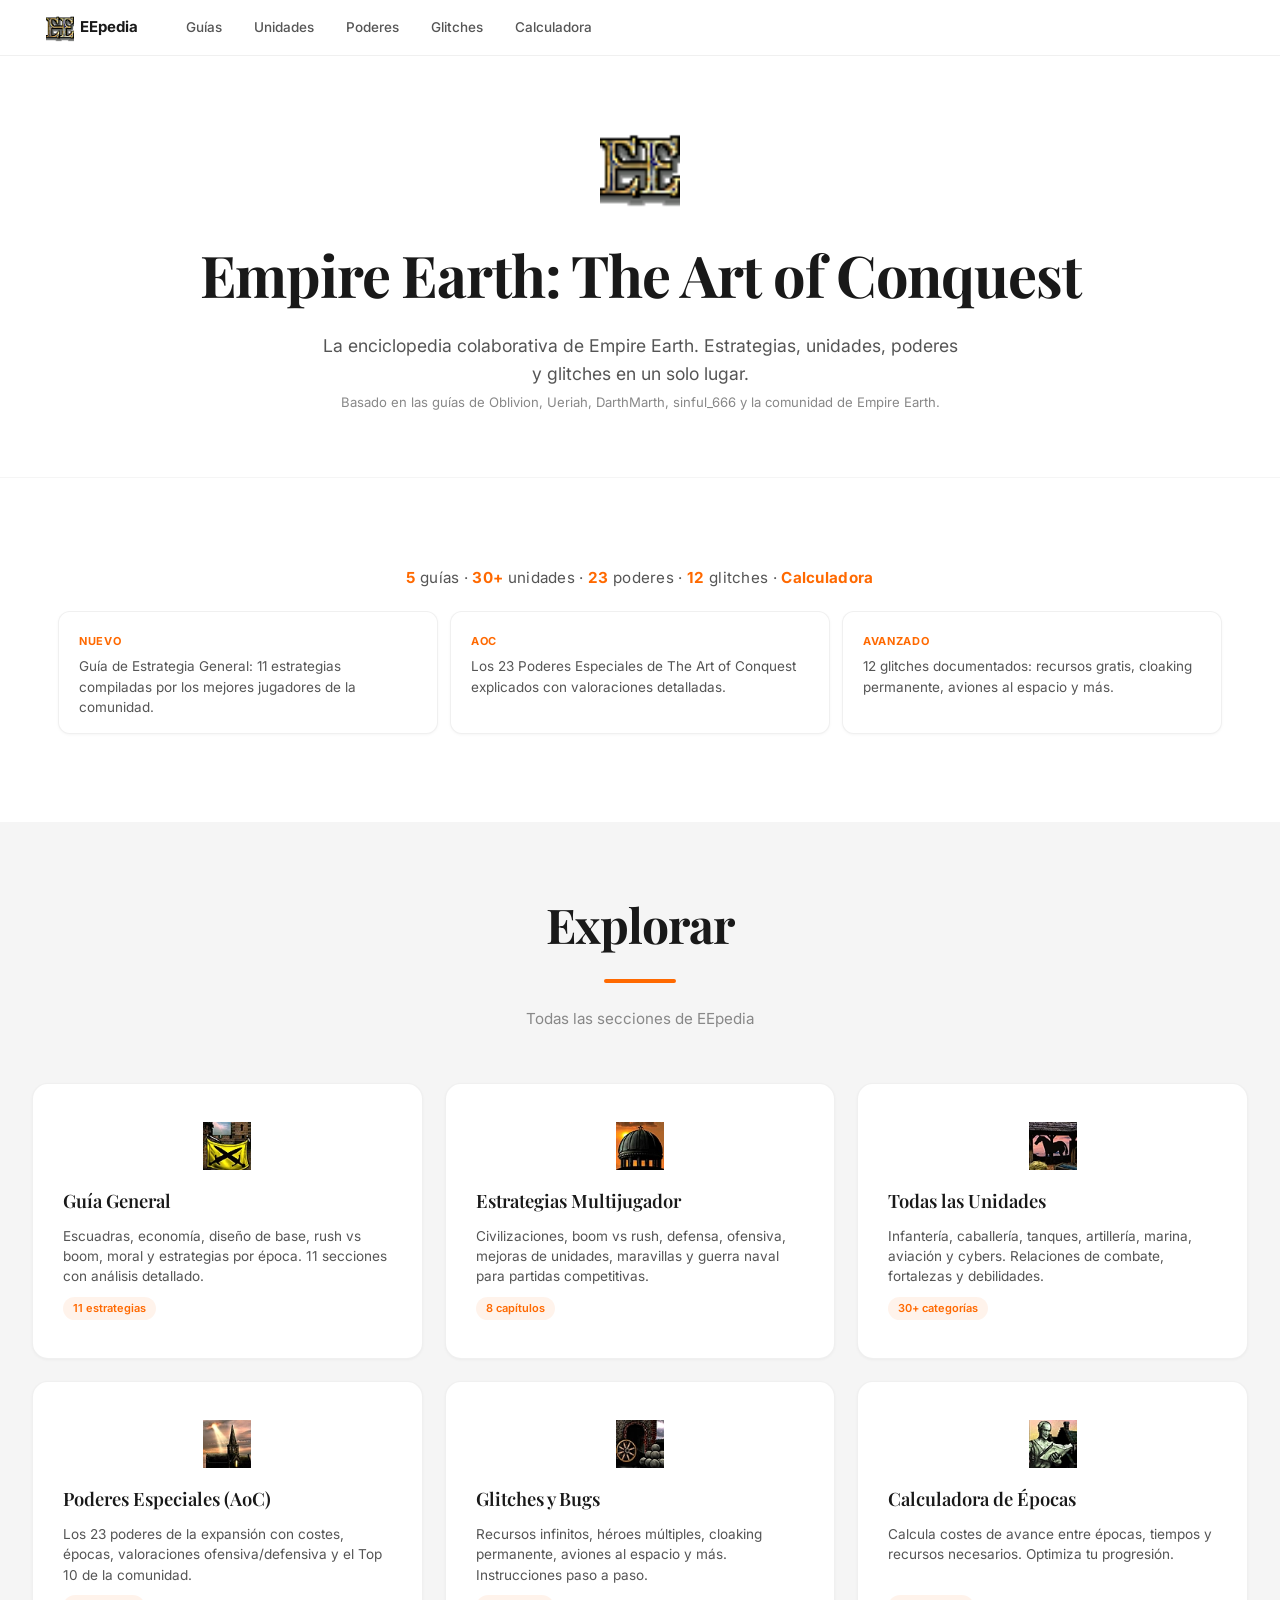
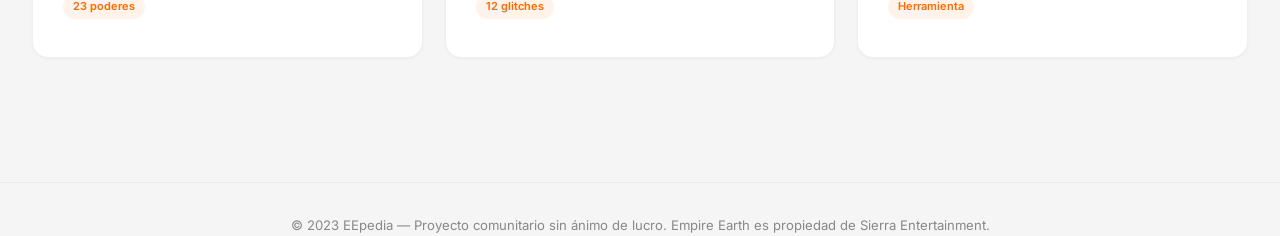
==== index.html @ 371f23b9 "Inicio" ====
<!DOCTYPE html>
<html lang="es">
<head>
  <meta charset="UTF-8">
  <meta name="viewport" content="width=device-width, initial-scale=1.0">
  <meta name="description" content="EEpedia — La enciclopedia colaborativa de Empire Earth. Guías de estrategia, unidades, poderes especiales y glitches.">
  <title>EEpedia — Guía Completa de Empire Earth</title>
  <link rel="stylesheet" href="assets/style.css">
  <link rel="preconnect" href="https://fonts.googleapis.com">
  <link rel="preconnect" href="https://fonts.gstatic.com" crossorigin>
  <link href="https://fonts.googleapis.com/css2?family=Inter:wght@400;500;600;700&family=Playfair+Display:wght@600;700&display=swap" rel="stylesheet">
</head>
<body>
  <nav>
    <a href="index.html" class="nav-brand"><img src="assets/img/empire-earth-icon.png" class="nav-logo-img" alt="">EEpedia</a>
    <a href="guides/index.html">Guías</a>
    <a href="units/index.html">Unidades</a>
    <a href="powers/index.html">Poderes</a>
    <a href="glitches/index.html">Glitches</a>
    <a href="calculator.html">Calculadora</a>
  </nav>

  <div class="hero-wrapper">
    <div class="container">
      <div class="hero">
        <img src="assets/img/empire-earth-icon.png" alt="EE" class="hero-logo">
        <h1>Empire Earth: The Art of Conquest</h1>
        <p>La enciclopedia colaborativa de Empire Earth. Estrategias, unidades, poderes y glitches en un solo lugar.</p>
        <p>Basado en las guías de Oblivion, Ueriah, DarthMarth, sinful_666 y la comunidad de Empire Earth.</p>
      </div>
    </div>
  </div>

  <div class="sections-wrapper">
    <div class="section-block">
      <div class="container">

    <div class="stats-bar">
      <span>5</span> guías · <span>30+</span> unidades · <span>23</span> poderes · <span>12</span> glitches · <span>Calculadora</span>
    </div>

    <div class="highlights-bar">
      <div class="highlight-item">
        <span class="highlight-tag">Nuevo</span>
        <p>Guía de Estrategia General: 11 estrategias compiladas por los mejores jugadores de la comunidad.</p>
      </div>
      <div class="highlight-item">
        <span class="highlight-tag">AoC</span>
        <p>Los 23 Poderes Especiales de The Art of Conquest explicados con valoraciones detalladas.</p>
      </div>
      <div class="highlight-item">
        <span class="highlight-tag">Avanzado</span>
        <p>12 glitches documentados: recursos gratis, cloaking permanente, aviones al espacio y más.</p>
      </div>
    </div>

      </div>
    </div>
    <div class="section-block">
      <div class="container">

    <div class="section-header home-main">
      <h2>Explorar</h2>
      <p>Todas las secciones de EEpedia</p>
    </div>
    <div class="cards-grid cards-grid-home">
      <a href="guides/strategy.html" class="card card-link">
        <img src="assets/img/barracks-icon.png" class="res-icon-card" alt="">
        <h2>Guía General</h2>
        <p>Escuadras, economía, diseño de base, rush vs boom, moral y estrategias por época. 11 secciones con análisis detallado.</p>
        <span class="card-tag">11 estrategias</span>
      </a>
      <a href="guides/multiplayer.html" class="card card-link">
        <img src="assets/img/capitol-icon.png" class="res-icon-card" alt="">
        <h2>Estrategias Multijugador</h2>
        <p>Civilizaciones, boom vs rush, defensa, ofensiva, mejoras de unidades, maravillas y guerra naval para partidas competitivas.</p>
        <span class="card-tag">8 capítulos</span>
      </a>
      <a href="units/index.html" class="card card-link">
        <img src="assets/img/stable-icon.png" class="res-icon-card" alt="">
        <h2>Todas las Unidades</h2>
        <p>Infantería, caballería, tanques, artillería, marina, aviación y cybers. Relaciones de combate, fortalezas y debilidades.</p>
        <span class="card-tag">30+ categorías</span>
      </a>
      <a href="powers/index.html" class="card card-link">
        <img src="assets/img/temple-icon.png" class="res-icon-card" alt="">
        <h2>Poderes Especiales (AoC)</h2>
        <p>Los 23 poderes de la expansión con costes, épocas, valoraciones ofensiva/defensiva y el Top 10 de la comunidad.</p>
        <span class="card-tag">23 poderes</span>
      </a>
      <a href="glitches/index.html" class="card card-link">
        <img src="assets/img/siege-factory-icon.png" class="res-icon-card" alt="">
        <h2>Glitches y Bugs</h2>
        <p>Recursos infinitos, héroes múltiples, cloaking permanente, aviones al espacio y más. Instrucciones paso a paso.</p>
        <span class="card-tag">12 glitches</span>
      </a>
      <a href="calculator.html" class="card card-link">
        <img src="assets/img/university-icon.png" class="res-icon-card" alt="">
        <h2>Calculadora de Épocas</h2>
        <p>Calcula costes de avance entre épocas, tiempos y recursos necesarios. Optimiza tu progresión.</p>
        <span class="card-tag">Herramienta</span>
      </a>
    </div>
  </div>
    </div>
  </div>

  <footer>
    <p>© 2023 EEpedia — Proyecto comunitario sin ánimo de lucro. Empire Earth es propiedad de Sierra Entertainment.</p>
  </footer>
</body>
</html>
---- assets/style.css ----
/* ======================================================
   Portal Empire Earth — Diseño inspirado en mi.com/es
   Minimalista, limpio, tarjetas con sombras sutiles
   ====================================================== */
:root {
  --bg-primary: #f5f5f5;
  --bg-secondary: #fff;
  --bg-card: #fff;
  --bg-card-hover: #fafafa;
  --bg-nav: rgba(255,255,255,0.92);
  --border-subtle: rgba(0,0,0,0.06);
  --border-visible: rgba(0,0,0,0.12);
  --border-muted: rgba(0,0,0,0.04);
  --fg-primary: #191919;
  --fg-secondary: #555;
  --fg-muted: #888;
  --accent: #ff6900;
  --accent-soft: rgba(255,105,0,0.08);
  --gold: #e8c45a;
  --green: #34a853;
  --red: #ea4335;
  --blue: #4285f4;
  --shadow-sm: 0 1px 3px rgba(0,0,0,0.04);
  --shadow-md: 0 2px 8px rgba(0,0,0,0.06);
  --shadow-lg: 0 4px 16px rgba(0,0,0,0.08);
  --radius-sm: 8px;
  --radius-md: 12px;
  --radius-lg: 16px;
  --max-width: 1280px;
}

*, *::before, *::after { box-sizing: border-box; margin: 0; padding: 0; }

html { scroll-behavior: smooth; }

body {
  background: var(--bg-primary);
  color: var(--fg-primary);
  font-family: 'Inter', -apple-system, BlinkMacSystemFont, 'Segoe UI', Roboto, sans-serif;
  font-size: 15px;
  line-height: 1.6;
  -webkit-font-smoothing: antialiased;
  -moz-osx-font-smoothing: grayscale;
}

h1, h2, h3 { font-family: 'Playfair Display', Georgia, serif; font-weight: 700; }
h1 { font-size: 3rem; letter-spacing: -0.02em; margin-bottom: 12px; border: none; padding: 0; }
h2 { font-size: 2rem; color: var(--fg-primary); margin: 48px 0 20px; border: none; padding: 0; }
h3 { font-size: 1.3rem; color: var(--fg-primary); margin: 36px 0 12px; padding-left: 16px; border-left: 3px solid var(--accent); }

.subtitle { color: var(--fg-muted); font-size: 1.05rem; margin-bottom: 28px; }

a { color: var(--accent); text-decoration: none; }
a:hover { text-decoration: underline; }

/* ===== Navegación ===== */
nav {
  position: sticky; top: 0; z-index: 100;
  background: var(--bg-nav); backdrop-filter: blur(12px);
  -webkit-backdrop-filter: blur(12px);
  border-bottom: 1px solid var(--border-subtle);
  padding: 0 32px; display: flex; align-items: center; gap: 4px;
  height: 56px; margin-bottom: 0;
}
nav a {
  color: var(--fg-secondary); text-decoration: none;
  font-size: 13.5px; font-weight: 500;
  padding: 6px 14px; border-radius: 6px;
  transition: all 0.15s;
}
nav a:hover { color: var(--fg-primary); background: rgba(0,0,0,0.03); }
.nav-brand { font-weight: 700; font-size: 15px; color: var(--fg-primary) !important; margin-right: 16px; }
.nav-brand:hover { background: transparent !important; }

/* ===== Layout ===== */
.container { max-width: var(--max-width); margin: 0 auto; padding: 0 32px 80px; }

/* ===== Hero ===== */
.hero-wrapper {
  width: 100%;
  background: var(--bg-card);
  padding: 72px 0 64px;
  border-bottom: 1px solid var(--border-muted);
}
.hero-wrapper .container { 
  padding-bottom: 0;
  display: flex;
  flex-direction: column;
  align-items: center;
}
.hero { 
  text-align: center; 
  padding: 0; 
  width: 100%;
  display: flex;
  flex-direction: column;
  align-items: center;
}
.hero h1 { font-size: 3.6rem; text-align: center; }
.hero p { color: var(--fg-secondary); font-size: 1.1rem; max-width: 640px; text-align: center; }
.hero p:last-of-type { font-size: 0.82rem; color: var(--fg-muted); margin-top: 4px; }
.hero-logo { height: 80px; margin-bottom: 20px; }

/* ===== Section header ===== */
.section-header {
  text-align: center; 
  padding: 0 0 28px; 
  margin: 0 0 24px;
  position: relative;
}
.section-header.home-main h2 { 
  font-size: 3rem;
  margin: 0 0 12px;
}
.section-header.home-main h2::after {
  width: 72px;
  height: 4px;
  margin: 16px auto 0;
}
.section-header h2 { 
  font-size: 2.6rem; 
  margin: 0 0 10px;
  letter-spacing: -0.02em;
  display: inline-block;
  position: relative;
}
.section-header h2::after {
  content: '';
  display: block;
  width: 56px;
  height: 3px;
  background: var(--accent);
  margin: 14px auto 0;
  border-radius: 2px;
}
.section-header p { 
  color: var(--fg-muted); 
  font-size: 0.95rem; 
  max-width: 540px;
  margin: 12px auto 0;
}

/* ===== Roadmap ===== */
.roadmap-simple { display: flex; gap: 8px; justify-content: center; margin: 0 0 48px; }
.roadmap-step {
  padding: 8px 20px; background: var(--bg-card); border: 1px solid var(--border-subtle);
  border-radius: 100px; color: var(--fg-secondary); text-decoration: none;
  font-size: 0.85rem; font-weight: 500; box-shadow: var(--shadow-sm);
  transition: box-shadow 0.2s, color 0.2s;
}
.roadmap-step:hover { box-shadow: var(--shadow-md); color: var(--fg-primary); }

/* ===== Sections wrapper (full-width backgrounds) ===== */
.sections-wrapper { overflow: hidden; }
.section-block {
  width: 100%;
  padding: 64px 0;
}
.section-block:nth-child(odd) { background: var(--bg-card); }
.section-block:nth-child(even) { background: var(--bg-primary); }
.section-block .container { padding-bottom: 0; }

/* ===== Cards Grids ===== */
.cards-grid, .strat-index {
  display: grid;
  grid-template-columns: repeat(auto-fill, minmax(280px, 1fr));
  gap: 16px;
}
.cards-grid-home {
  display: grid;
  grid-template-columns: repeat(auto-fill, minmax(340px, 1fr));
  gap: 22px;
  justify-content: center;
}
.cards-grid-home .card {
  padding: 38px 30px;
  border-radius: var(--radius-lg);
}
.cards-grid-home .card h2 {
  font-size: 1.15rem;
}
.cards-grid-home .card .res-icon-card {
  width: 48px;
  height: 48px;
}
.unit-grid {
  display: grid;
  grid-template-columns: repeat(auto-fill, minmax(260px, 1fr));
  gap: 14px; margin: 16px 0;
}
.resource-grid {
  display: grid;
  grid-template-columns: repeat(auto-fill, minmax(220px, 1fr));
  gap: 14px; margin: 16px 0;
}
.tips-grid {
  display: grid; grid-template-columns: repeat(auto-fill, minmax(300px, 1fr));
  gap: 14px; margin: 16px 0;
}

/* ===== Card (Xiaomi style) ===== */
.card {
  background: var(--bg-card); border: 1px solid var(--border-subtle);
  border-radius: var(--radius-lg); padding: 24px;
  transition: box-shadow 0.25s, transform 0.2s;
  text-decoration: none; color: inherit;
  display: flex; flex-direction: column; gap: 10px;
  box-shadow: var(--shadow-sm);
}
.card:hover {
  box-shadow: var(--shadow-lg); transform: translateY(-2px);
  text-decoration: none;
}
.card-icon { font-size: 1.5rem; }
.card h2, .card h3 { font-size: 1rem; font-weight: 600; margin: 0; border: none; }
.card p { font-size: 0.85rem; color: var(--fg-secondary); line-height: 1.5; flex-grow: 1; }
.card-tag {
  font-size: 11px; font-weight: 600; color: var(--accent);
  background: var(--accent-soft); padding: 3px 10px;
  border-radius: 100px; display: inline-block; width: fit-content;
}

/* Badges para glitches */
.badge-a {
  display: inline-flex; align-items: center; justify-content: center;
  width: 26px; height: 26px; border-radius: 50%;
  background: var(--accent); color: #fff; font-size: 0.78rem; font-weight: 700;
}
.badge-tag {
  display: inline-block; font-size: 10px; font-weight: 600; text-transform: uppercase;
  letter-spacing: 0.06em; padding: 2px 9px; border-radius: 100px;
  background: rgba(110,127,138,0.12); color: #6e7f8a;
}
.badge-aoc {
  display: inline-block; font-size: 9px; font-weight: 700; text-transform: uppercase;
  letter-spacing: 0.08em; padding: 2px 7px; border-radius: 100px;
  background: rgba(212,168,75,0.15); color: #c5a059;
}

/* ===== Unit card ===== */
.unit-card {
  background: var(--bg-card); border: 1px solid var(--border-subtle);
  border-radius: var(--radius-md); padding: 18px 20px;
  transition: box-shadow 0.2s; display: flex; gap: 14px; align-items: flex-start;
  box-shadow: var(--shadow-sm);
}
.unit-card:hover { box-shadow: var(--shadow-md); }
.unit-icon-wrap {
  flex-shrink: 0; width: 42px; height: 42px;
  background: var(--accent-soft); border-radius: var(--radius-sm);
  display: flex; align-items: center; justify-content: center;
  overflow: hidden;
}
.unit-icon-wrap img { width: 100%; height: 100%; object-fit: cover; }
.unit-icon { width: 24px; height: 24px; }
.unit-portrait {
  flex-shrink: 0; width: 56px; height: 56px;
  border-radius: var(--radius-sm); object-fit: cover;
  border: 1px solid var(--border-subtle);
}
.nav-logo-img { height: 28px; vertical-align: middle; margin-right: 6px; }
.unit-body { flex: 1; }
.unit-body h4 { font-size: 0.88rem; color: var(--fg-primary); margin: 0 0 6px; border: none; padding: 0; }
.unit-body p { font-size: 0.78rem; color: var(--fg-muted); line-height: 1.5; margin: 0; }

/* ===== Resource card ===== */
.resource-card {
  background: var(--bg-card); border: 1px solid var(--border-subtle);
  border-radius: var(--radius-md); padding: 20px 18px; text-align: center;
  transition: box-shadow 0.2s; box-shadow: var(--shadow-sm);
  display: flex; flex-direction: column; align-items: center; gap: 6px;
}
.resource-card:hover { box-shadow: var(--shadow-md); }
.resource-card .unit-icon-wrap { margin: 0 auto 4px; }
.resource-card h4 { font-size: 0.88rem; color: var(--fg-primary); margin: 0; border: none; padding: 0; }
.resource-card p { font-size: 0.75rem; color: var(--fg-muted); margin: 0; }
.resource-card.res-food { border-color: rgba(107,140,66,0.25); background: linear-gradient(135deg, #f5faf5, #fff 60%); }
.resource-card.res-wood { border-color: rgba(139,105,20,0.2); background: linear-gradient(135deg, #faf7f0, #fff 60%); }
.resource-card.res-stone { border-color: rgba(122,122,122,0.2); background: linear-gradient(135deg, #f5f5f5, #fff 60%); }
.resource-card.res-gold { border-color: rgba(212,168,75,0.25); background: linear-gradient(135deg, #fdf9f0, #fff 60%); }
.resource-card.res-iron { border-color: rgba(110,127,138,0.2); background: linear-gradient(135deg, #f4f7f9, #fff 60%); }

/* ===== Strat card ===== */
.strat-card {
  background: var(--bg-card); border: 1px solid var(--border-subtle);
  border-radius: var(--radius-md); padding: 20px;
  transition: box-shadow 0.2s; box-shadow: var(--shadow-sm);
}
.strat-card:hover { box-shadow: var(--shadow-md); text-decoration: none; }
.strat-header { display: flex; justify-content: space-between; align-items: flex-start; margin-bottom: 8px; }
.strat-num { font-size: 0.72rem; color: var(--fg-muted); font-weight: 500; }
.strat-card h3 { font-size: 0.95rem; margin: 0 0 6px; border: none; padding: 0; }
.strat-meta { font-size: 0.75rem; color: var(--fg-muted); display: flex; gap: 10px; margin-bottom: 6px; }
.strat-card p { font-size: 0.82rem; color: var(--fg-secondary); line-height: 1.5; margin: 0; }

/* ===== Tablas ===== */
table { width: 100%; border-collapse: collapse; margin: 16px 0; font-size: 0.85rem; }
table th {
  text-align: left; padding: 10px 14px;
  font-size: 0.72rem; font-weight: 700; text-transform: uppercase;
  letter-spacing: 0.04em; color: var(--fg-muted);
  border-bottom: 1px solid var(--border-visible);
}
table td { padding: 10px 14px; border-bottom: 1px solid var(--border-subtle); color: var(--fg-secondary); }
table tr:hover td { background: rgba(0,0,0,0.015); }

/* Contadores */
.counter-table { font-size: 0.86rem; }
.counter-table .col-strong { color: #34a853; }
.counter-table .col-weak { color: #ea4335; }
.c-shock   td, td.c-shock   { background: rgba(211,47,47,0.07); } 
.c-spear   td, td.c-spear   { background: rgba(25,118,210,0.07); } 
.c-archer  td, td.c-archer  { background: rgba(56,142,60,0.07); } 
.c-gun     td, td.c-gun     { background: rgba(123,31,162,0.07); } 
.c-cav     td, td.c-cav     { background: rgba(230,81,0,0.07); } 
.c-tank    td, td.c-tank    { background: rgba(0,131,143,0.07); } 
.c-mg      td, td.c-mg      { background: rgba(173,20,87,0.07); } 
.c-arti    td, td.c-arti    { background: rgba(121,85,72,0.07); } 
.c-frig    td, td.c-frig    { background: rgba(2,119,189,0.07); } 
.c-bs      td, td.c-bs      { background: rgba(48,63,159,0.07); } 
.c-fighter td, td.c-fighter { background: rgba(104,159,56,0.07); } 
.c-bomber  td, td.c-bomber  { background: rgba(230,74,25,0.07); } 

/* ===== Cost bar chart ===== */
.cost-chart { margin: 16px 0; }
.cost-row { margin-bottom: 10px; }
.cost-row-label { font-size: 0.8rem; color: var(--fg-secondary); margin-bottom: 4px; display: flex; justify-content: space-between; }
.cost-row-label span { color: var(--fg-primary); font-weight: 500; }
.cost-bar-bg { height: 20px; background: #eee; border-radius: 4px; overflow: hidden; display: flex; }
.cost-bar-seg { height: 100%; }
.cost-food { background: #6b8c42; }  .cost-wood { background: #8b6914; }
.cost-stone { background: #7a7a7a; } .cost-gold { background: #d4a84b; }
.cost-iron { background: #6e7f8a; }

/* ===== Dual card ===== */
.dual-card {
  display: grid; grid-template-columns: 1fr 1fr; gap: 14px; margin: 16px 0;
}
.dual-card .side {
  background: var(--bg-card); border: 1px solid var(--border-subtle);
  border-radius: var(--radius-md); padding: 24px;
  box-shadow: var(--shadow-sm);
}
.dual-card .side h4 { font-size: 0.95rem; color: var(--fg-primary); margin-bottom: 8px; border: none; padding: 0; }
.dual-card .side p { font-size: 0.85rem; color: var(--fg-muted); line-height: 1.6; margin-bottom: 8px; }

/* ===== Phase timeline ===== */
.phase-timeline {
  display: flex; gap: 12px; margin: 20px 0; overflow-x: auto;
  scrollbar-width: none;
}
.phase-timeline::-webkit-scrollbar { display: none; }
.phase-step {
  flex: 1; min-width: 160px;
  background: var(--bg-card); border: 1px solid var(--border-subtle);
  border-radius: var(--radius-md); padding: 20px 18px;
  box-shadow: var(--shadow-sm);
}
.phase-num {
  width: 30px; height: 30px; border-radius: 50%;
  background: var(--accent-soft); color: var(--accent);
  display: flex; align-items: center; justify-content: center;
  font-size: 0.78rem; font-weight: 700; margin-bottom: 10px;
}
.phase-step h4 { font-size: 0.88rem; color: var(--fg-primary); margin: 0 0 6px; border: none; padding: 0; }
.phase-step p { font-size: 0.78rem; color: var(--fg-muted); line-height: 1.5; margin: 0; }

/* ===== Iconos en summary (units page) ===== */
.sum-icon {
  display: inline-flex; vertical-align: middle;
  width: 30px; height: 30px; margin-right: 10px;
  background: var(--accent-soft); border-radius: 6px;
  align-items: center; justify-content: center;
}
.sum-icon svg { width: 18px; height: 18px; }

/* ===== Morale bars ===== */
.morale-bars { margin: 16px 0; }
.morale-row { display: flex; align-items: center; gap: 12px; margin-bottom: 8px; font-size: 0.85rem; }
.morale-label { width: 140px; color: var(--fg-secondary); font-weight: 500; }
.morale-value { color: var(--fg-primary); font-weight: 600; width: 80px; }
.morale-bar-bg { flex: 1; height: 8px; background: #e0e0e0; border-radius: 4px; overflow: hidden; }
.morale-bar-fill { height: 100%; border-radius: 4px; background: linear-gradient(90deg, var(--accent), var(--gold)); }

/* ===== Settlement diagram ===== */
.settlement-diagram { display: grid; grid-template-columns: 1fr 1fr; gap: 14px; margin: 16px 0; }
.settlement-box {
  background: var(--bg-card); border: 1px solid var(--border-subtle);
  border-radius: var(--radius-md); padding: 24px; text-align: center;
  box-shadow: var(--shadow-sm);
}
.settlement-box h4 { font-size: 0.9rem; color: var(--fg-primary); margin-bottom: 10px; border: none; padding: 0; }
.settlement-result { font-size: 1.1rem; font-weight: 700; color: var(--accent); margin-top: 8px; }
.settlement-box p { font-size: 0.78rem; color: var(--fg-muted); line-height: 1.5; }

/* ===== Tip card ===== */
.tip-card {
  background: var(--bg-card); border: 1px solid rgba(234,67,53,0.12);
  border-radius: var(--radius-md); padding: 18px 20px;
  box-shadow: var(--shadow-sm);
}
.tip-card h4 { font-size: 0.85rem; color: #ea4335; margin: 0 0 6px; border: none; padding: 0; }
.tip-card p { font-size: 0.78rem; color: var(--fg-secondary); line-height: 1.5; margin: 0; }

/* ===== Resource icons in content ===== */
.res-icon-svg { display: inline-block; width: 14px; height: 14px; vertical-align: middle; margin: 0 2px; }
.res-icon-svg svg { width: 100%; height: 100%; }
.res-cost { display: flex; gap: 6px; flex-wrap: wrap; align-items: center; margin-top: 8px; }
.res-cost-item { display: flex; align-items: center; gap: 3px; font-size: 0.7rem; font-weight: 600; color: var(--fg-secondary); }
.res-img { width: 18px; height: 18px; vertical-align: middle; object-fit: contain; }

/* ===== Stats bar ===== */
.stats-bar {
  text-align: center;
  padding: 24px 0 20px;
  font-size: 0.95rem;
  color: var(--fg-secondary);
  letter-spacing: 0.02em;
  width: 100%;
}
.stats-bar span {
  color: var(--accent);
  font-weight: 700;
}

/* ===== Highlights bar (homepage) ===== */
.highlights-bar {
  display: flex; gap: 12px; margin-bottom: 20px;
  overflow-x: auto; padding-bottom: 4px; scrollbar-width: none;
  justify-content: center;
}
.highlights-bar::-webkit-scrollbar { display: none; }
.highlight-item {
  flex: 0 0 auto; min-width: 280px; max-width: 380px;
  background: var(--bg-card); border: 1px solid var(--border-subtle);
  border-radius: var(--radius-md); padding: 16px 20px;
  box-shadow: var(--shadow-sm); cursor: default;
  transition: box-shadow 0.2s;
}
.highlight-item:hover { box-shadow: var(--shadow-md); }
.highlight-tag {
  display: inline-block; font-size: 11px; font-weight: 700;
  text-transform: uppercase; letter-spacing: 0.06em;
  color: var(--accent); margin-bottom: 6px;
}
.highlight-item p { font-size: 13.5px; color: var(--fg-secondary); line-height: 1.5; }

/* ===== Details (collapsible sections) ===== */
details {
  background: var(--bg-card); border: 1px solid var(--border-subtle);
  border-radius: var(--radius-md); margin-bottom: 10px;
  padding: 16px 20px; box-shadow: var(--shadow-sm);
  transition: box-shadow 0.2s;
}
details:hover { box-shadow: var(--shadow-md); }
details summary { cursor: pointer; font-weight: 600; color: var(--fg-primary); font-size: 0.95rem; }
details summary h2 { border: none; padding: 0; margin: 0; font-size: 0.95rem; display: inline; }
details[open] summary { margin-bottom: 12px; }

/* ===== Section ===== */
.section {
  background: var(--bg-card); border: 1px solid var(--border-subtle);
  border-radius: var(--radius-md); padding: 16px 20px;
  margin-bottom: 10px; box-shadow: var(--shadow-sm);
}

/* ===== Epoch table ===== */
.epoch-table th { padding: 10px 14px; font-size: 0.72rem; font-weight: 700; text-transform: uppercase; }
.epoch-table td { padding: 10px 14px; }

/* ===== Footer ===== */
footer {
  margin-top: 60px; padding-top: 32px; border-top: 1px solid var(--border-muted);
  text-align: center;
}
footer p { color: var(--fg-muted); font-size: 0.82rem; }

.hero-logo { height: 80px; margin-bottom: 20px; }
.res-icon-card { width: 36px; height: 36px; margin: 0 auto 6px; object-fit: contain; }
.sum-icon-img { width: 44px; height: 44px; object-fit: contain; vertical-align: middle; margin-right: 10px; }

/* ===== Responsive ===== */
@media (max-width: 768px) {
  .container { padding: 0 16px 60px; }
  .hero { padding: 40px 0 24px; }
  .hero h1 { font-size: 1.8rem; }
  .hero-logo { height: 56px; }
  .section-header h2 { font-size: 1.6rem; }
  .dual-card { grid-template-columns: 1fr; }
  .cards-grid, .strat-index, .unit-grid { grid-template-columns: 1fr; }
  .resource-grid { grid-template-columns: repeat(2, 1fr); }
  .settlement-diagram { grid-template-columns: 1fr; }
  nav { padding: 0 16px; overflow-x: auto; }
  nav a { font-size: 12.5px; padding: 5px 8px; white-space: nowrap; }
  .phase-timeline { flex-direction: column; }
  .roadmap-simple { flex-wrap: wrap; }
}
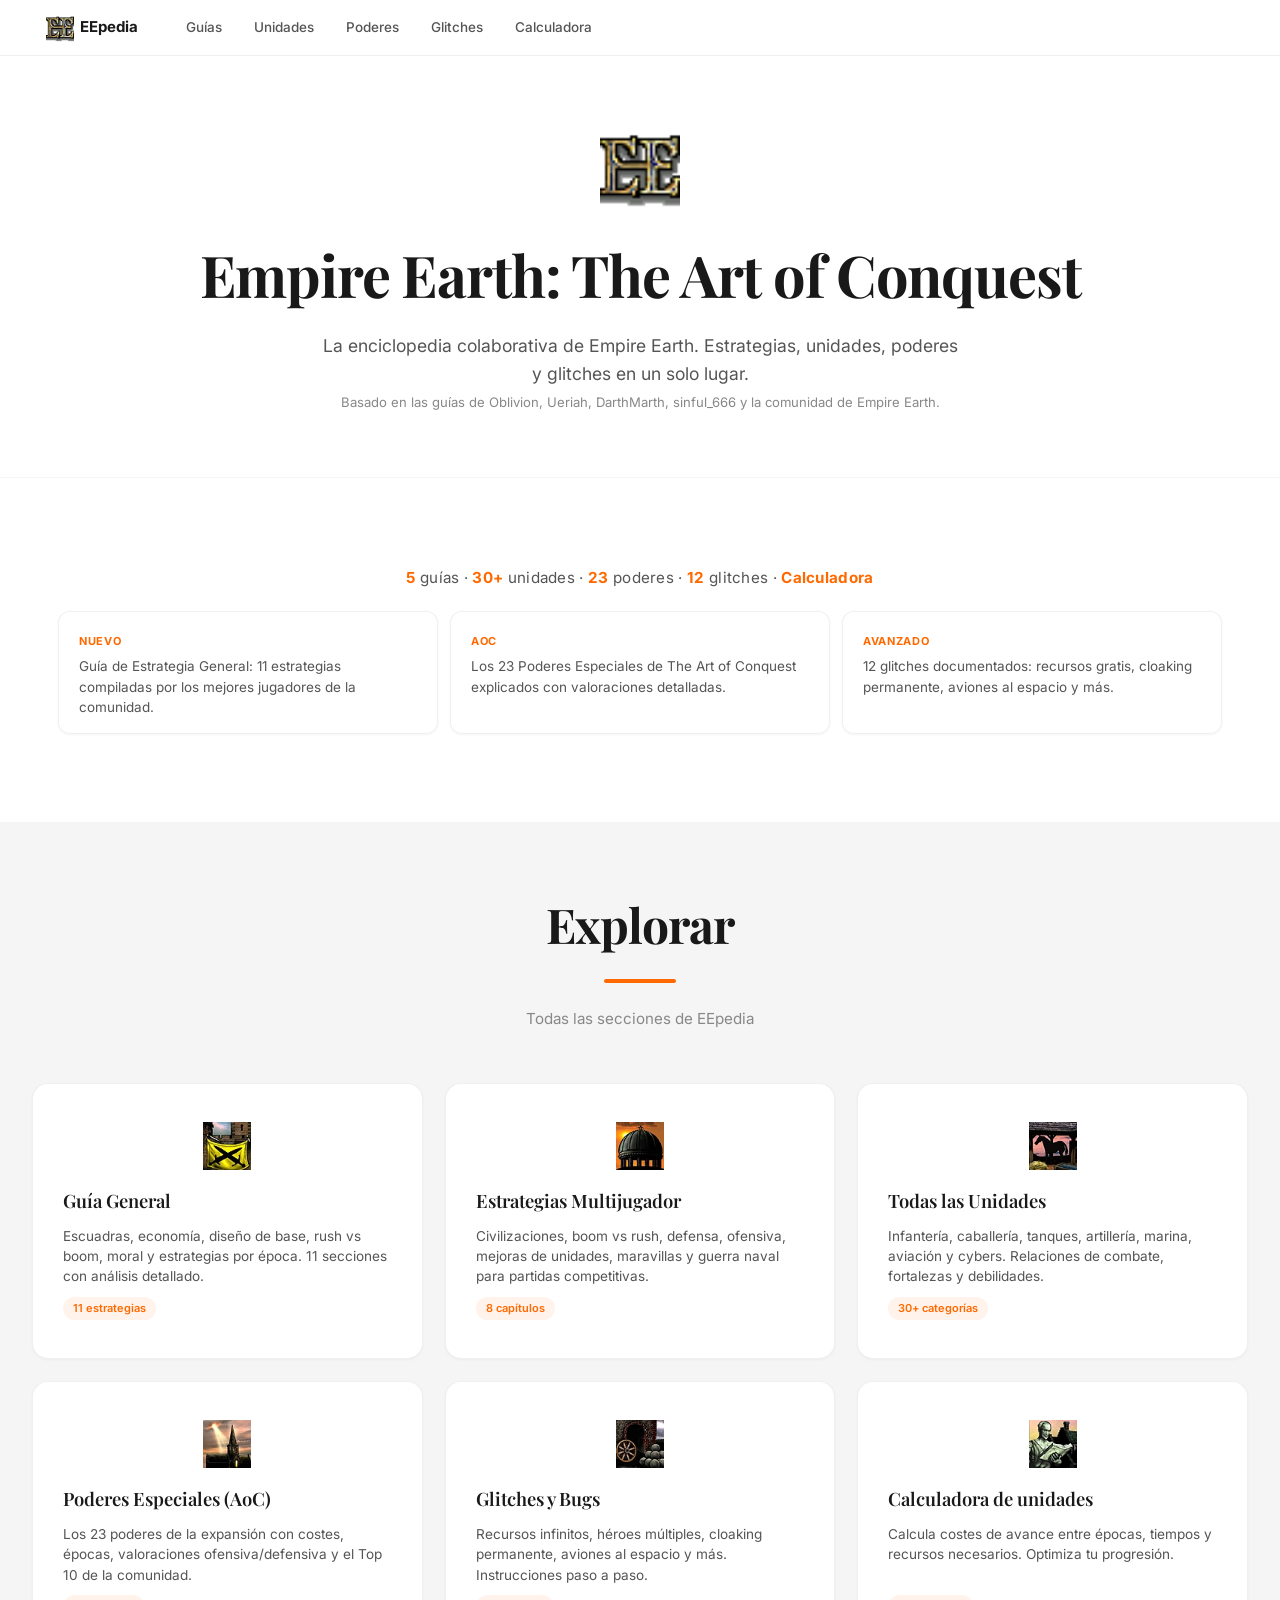
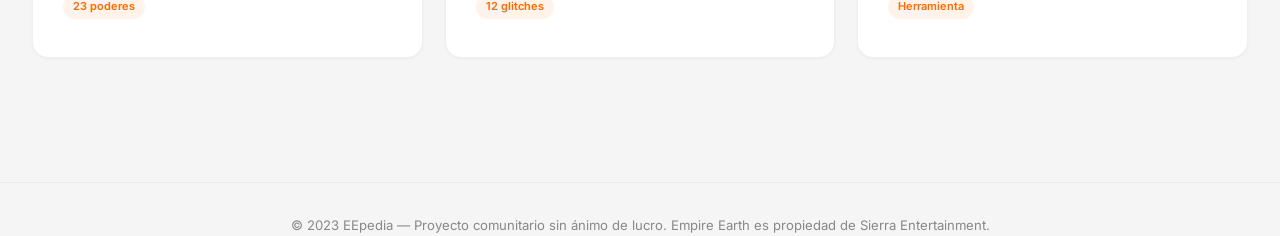
==== commit e483700d: "title change" ====
--- a/index.html
+++ b/index.html
@@ -96,7 +96,7 @@
       </a>
       <a href="calculator.html" class="card card-link">
         <img src="assets/img/university-icon.png" class="res-icon-card" alt="">
-        <h2>Calculadora de Épocas</h2>
+        <h2>Calculadora de unidades</h2>
         <p>Calcula costes de avance entre épocas, tiempos y recursos necesarios. Optimiza tu progresión.</p>
         <span class="card-tag">Herramienta</span>
       </a>
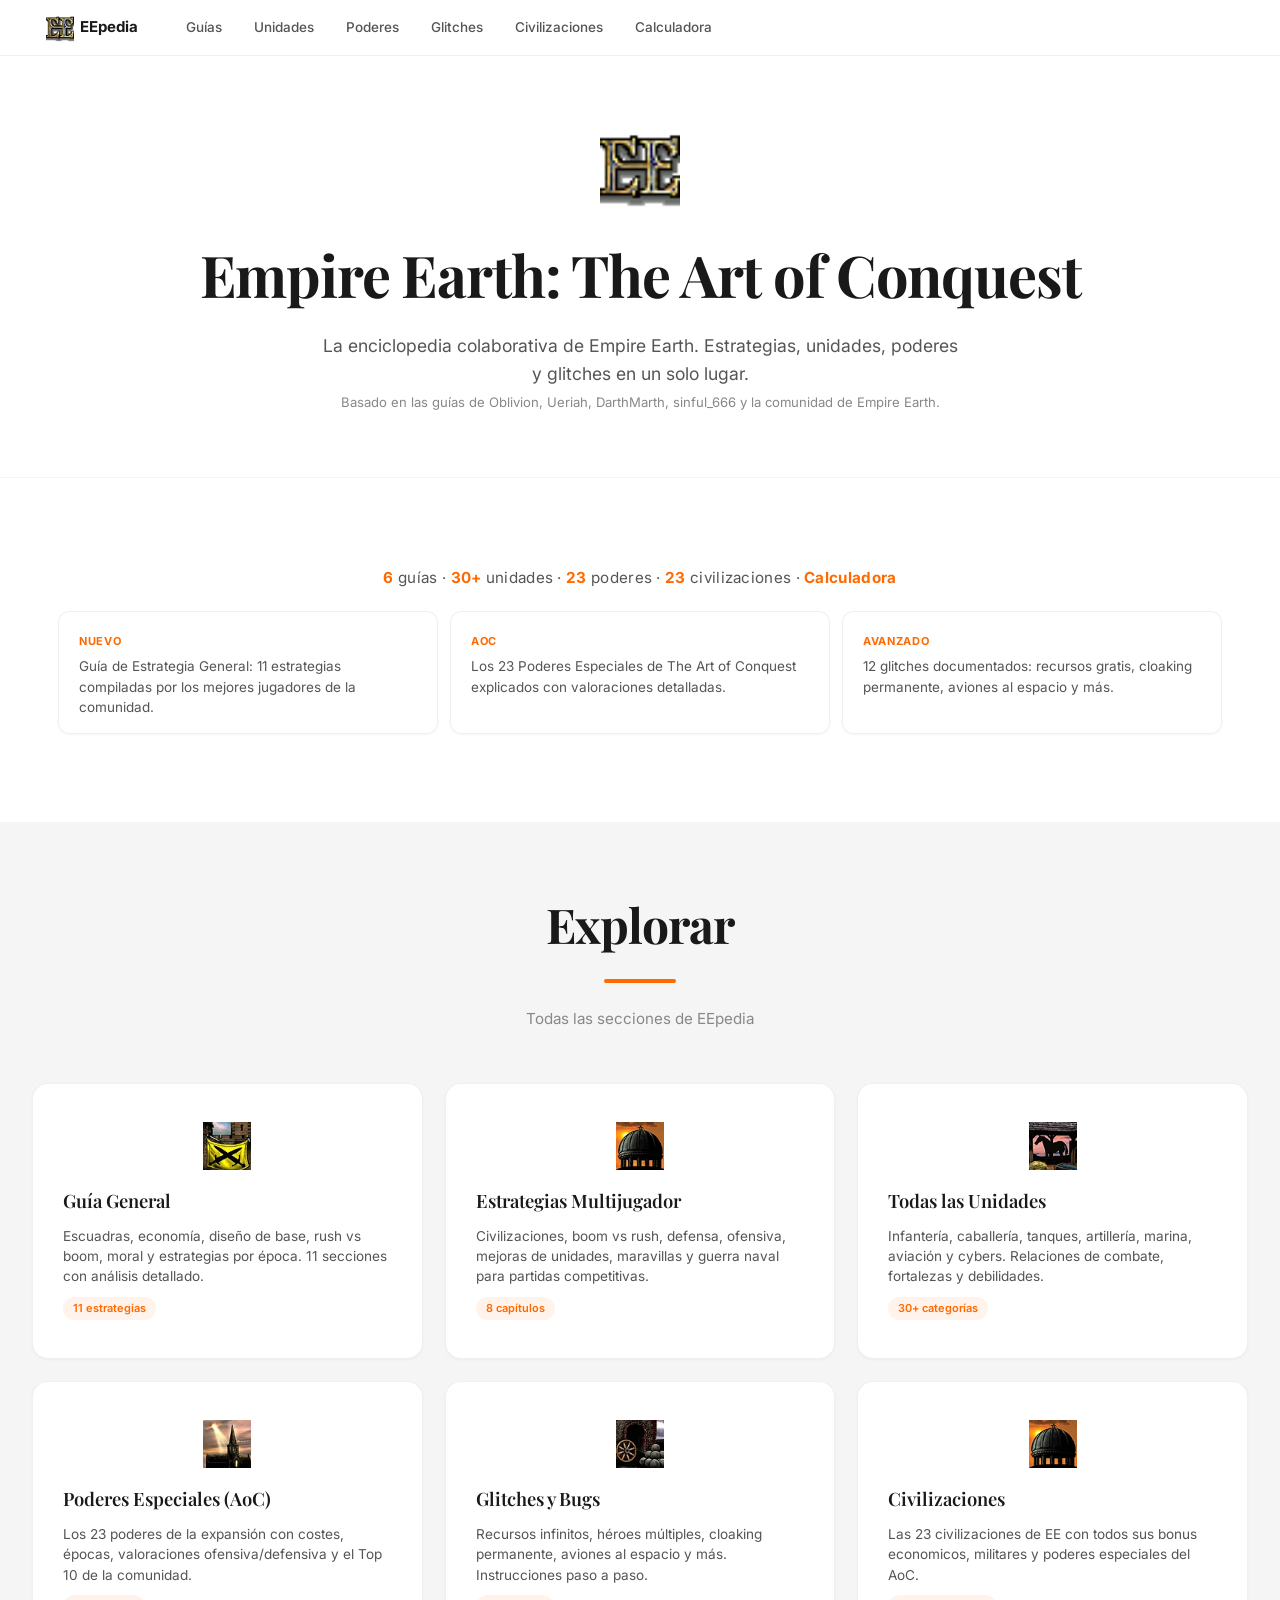
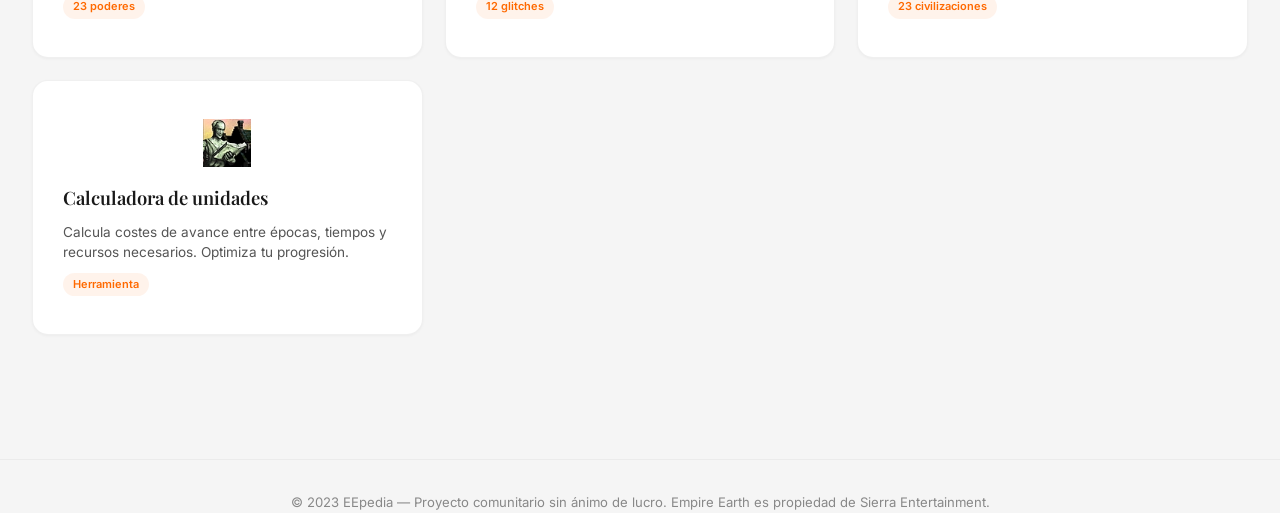
==== commit 59f1f02c: "subir" ====
--- a/index.html
+++ b/index.html
@@ -17,6 +17,7 @@
     <a href="units/index.html">Unidades</a>
     <a href="powers/index.html">Poderes</a>
     <a href="glitches/index.html">Glitches</a>
+    <a href="civilizations.html">Civilizaciones</a>
     <a href="calculator.html">Calculadora</a>
   </nav>
 
@@ -36,7 +37,7 @@
       <div class="container">
 
     <div class="stats-bar">
-      <span>5</span> guías · <span>30+</span> unidades · <span>23</span> poderes · <span>12</span> glitches · <span>Calculadora</span>
+      <span>6</span> guías · <span>30+</span> unidades · <span>23</span> poderes · <span>23</span> civilizaciones · <span>Calculadora</span>
     </div>
 
     <div class="highlights-bar">
@@ -94,6 +95,12 @@
         <p>Recursos infinitos, héroes múltiples, cloaking permanente, aviones al espacio y más. Instrucciones paso a paso.</p>
         <span class="card-tag">12 glitches</span>
       </a>
+      <a href="civilizations.html" class="card card-link">
+        <img src="assets/img/capitol-icon.png" class="res-icon-card" alt="">
+        <h2>Civilizaciones</h2>
+        <p>Las 23 civilizaciones de EE con todos sus bonus economicos, militares y poderes especiales del AoC.</p>
+        <span class="card-tag">23 civilizaciones</span>
+      </a>
       <a href="calculator.html" class="card card-link">
         <img src="assets/img/university-icon.png" class="res-icon-card" alt="">
         <h2>Calculadora de unidades</h2>
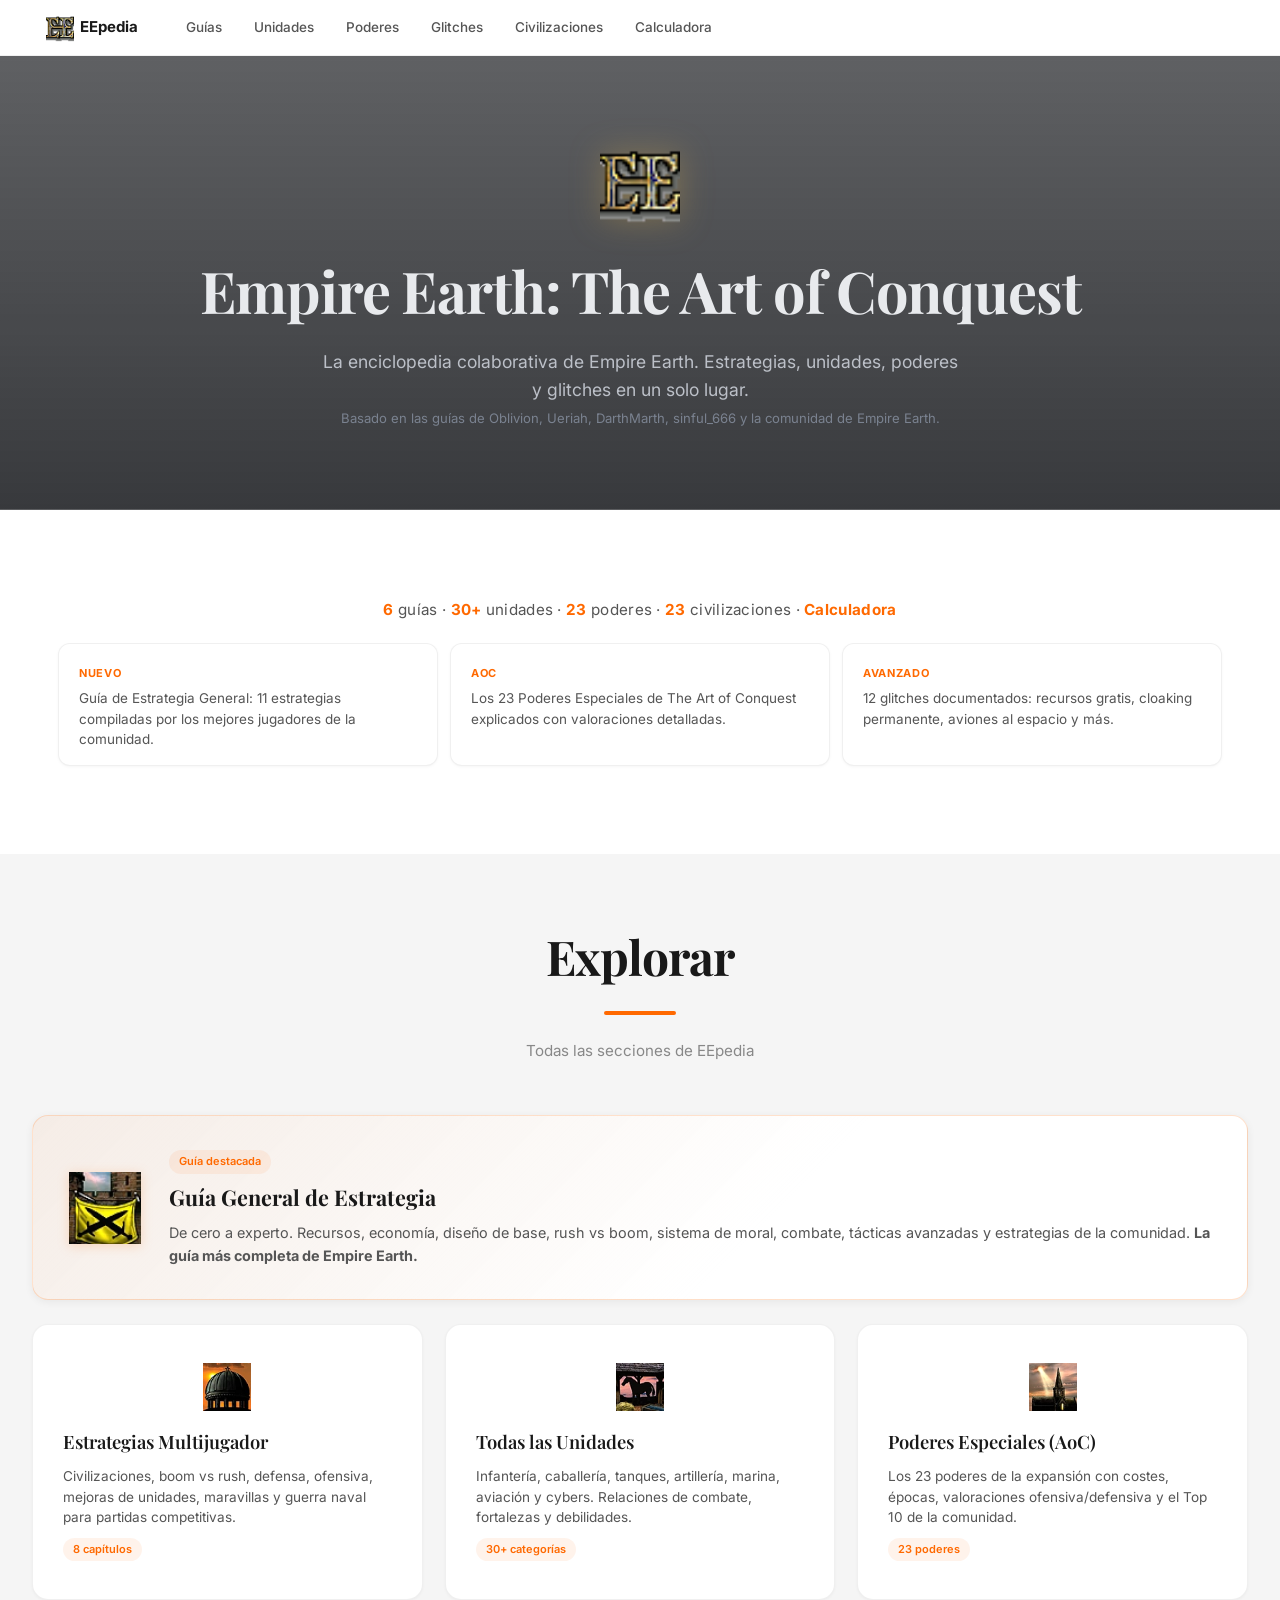
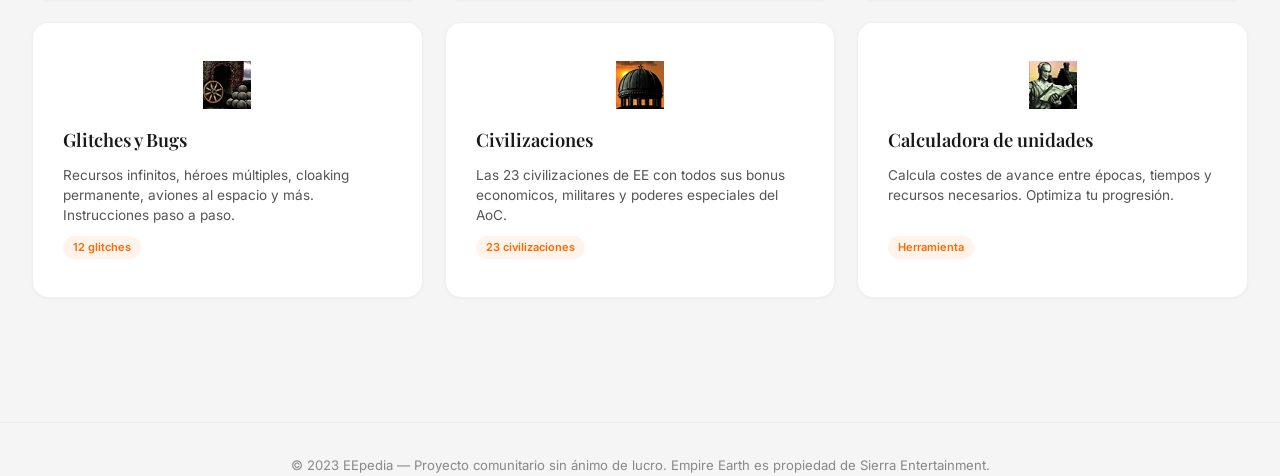
==== commit 37550c31: "up" ====
--- a/index.html
+++ b/index.html
@@ -64,13 +64,17 @@
       <h2>Explorar</h2>
       <p>Todas las secciones de EEpedia</p>
     </div>
+
+    <a href="guides/strategy.html" class="featured-card">
+      <img src="assets/img/barracks-icon.png" class="featured-icon" alt="">
+      <div class="featured-body">
+        <span class="card-tag" style="margin-bottom:6px;display:inline-block">Guía destacada</span>
+        <h2>Guía General de Estrategia</h2>
+        <p>De cero a experto. Recursos, economía, diseño de base, rush vs boom, sistema de moral, combate, tácticas avanzadas y estrategias de la comunidad. <strong>La guía más completa de Empire Earth.</strong></p>
+      </div>
+    </a>
+
     <div class="cards-grid cards-grid-home">
-      <a href="guides/strategy.html" class="card card-link">
-        <img src="assets/img/barracks-icon.png" class="res-icon-card" alt="">
-        <h2>Guía General</h2>
-        <p>Escuadras, economía, diseño de base, rush vs boom, moral y estrategias por época. 11 secciones con análisis detallado.</p>
-        <span class="card-tag">11 estrategias</span>
-      </a>
       <a href="guides/multiplayer.html" class="card card-link">
         <img src="assets/img/capitol-icon.png" class="res-icon-card" alt="">
         <h2>Estrategias Multijugador</h2>
--- a/assets/style.css
+++ b/assets/style.css
@@ -78,8 +78,8 @@
 /* ===== Hero ===== */
 .hero-wrapper {
   width: 100%;
-  background: var(--bg-card);
-  padding: 72px 0 64px;
+  background: linear-gradient(rgba(14,16,20,0.65), rgba(14,16,20,0.82)), url('img/hero-bg.png') center/cover no-repeat;
+  padding: 88px 0 80px;
   border-bottom: 1px solid var(--border-muted);
 }
 .hero-wrapper .container { 
@@ -96,10 +96,58 @@
   flex-direction: column;
   align-items: center;
 }
-.hero h1 { font-size: 3.6rem; text-align: center; }
-.hero p { color: var(--fg-secondary); font-size: 1.1rem; max-width: 640px; text-align: center; }
-.hero p:last-of-type { font-size: 0.82rem; color: var(--fg-muted); margin-top: 4px; }
-.hero-logo { height: 80px; margin-bottom: 20px; }
+.hero h1 { font-size: 3.6rem; text-align: center; color: #e8eaed; }
+.hero p { color: #bcc0c8; font-size: 1.1rem; max-width: 640px; text-align: center; }
+.hero p:last-of-type { font-size: 0.82rem; color: #7a8290; margin-top: 4px; }
+.hero-logo { height: 80px; margin-bottom: 20px; filter: drop-shadow(0 0 16px rgba(212,168,75,0.35)); }
+
+/* ===== Featured card (homepage) ===== */
+.featured-card {
+  display: flex;
+  align-items: center;
+  gap: 28px;
+  background: linear-gradient(135deg, rgba(255,105,0,0.06) 0%, var(--bg-card) 60%);
+  border: 1px solid rgba(255,105,0,0.2);
+  border-radius: var(--radius-lg);
+  padding: 32px 36px;
+  text-decoration: none;
+  color: inherit;
+  box-shadow: var(--shadow-md);
+  transition: box-shadow 0.25s, transform 0.2s, border-color 0.2s;
+  margin-bottom: 24px;
+}
+.featured-card:hover {
+  box-shadow: var(--shadow-lg);
+  transform: translateY(-2px);
+  border-color: var(--accent);
+  text-decoration: none;
+}
+.featured-icon {
+  width: 72px;
+  height: 72px;
+  object-fit: contain;
+  flex-shrink: 0;
+  filter: drop-shadow(0 2px 6px rgba(255,105,0,0.2));
+}
+.featured-body { flex: 1; }
+.featured-body h2 {
+  font-size: 1.35rem;
+  margin: 0 0 8px;
+  color: var(--fg-primary);
+  border: none;
+  padding: 0;
+}
+.featured-body p {
+  font-size: 0.9rem;
+  color: var(--fg-secondary);
+  line-height: 1.55;
+  margin: 0;
+}
+@media (max-width: 768px) {
+  .featured-card { flex-direction: column; text-align: center; padding: 24px 20px; }
+  .featured-icon { width: 56px; height: 56px; }
+  .featured-body h2 { font-size: 1.15rem; }
+}
 
 /* ===== Section header ===== */
 .section-header {
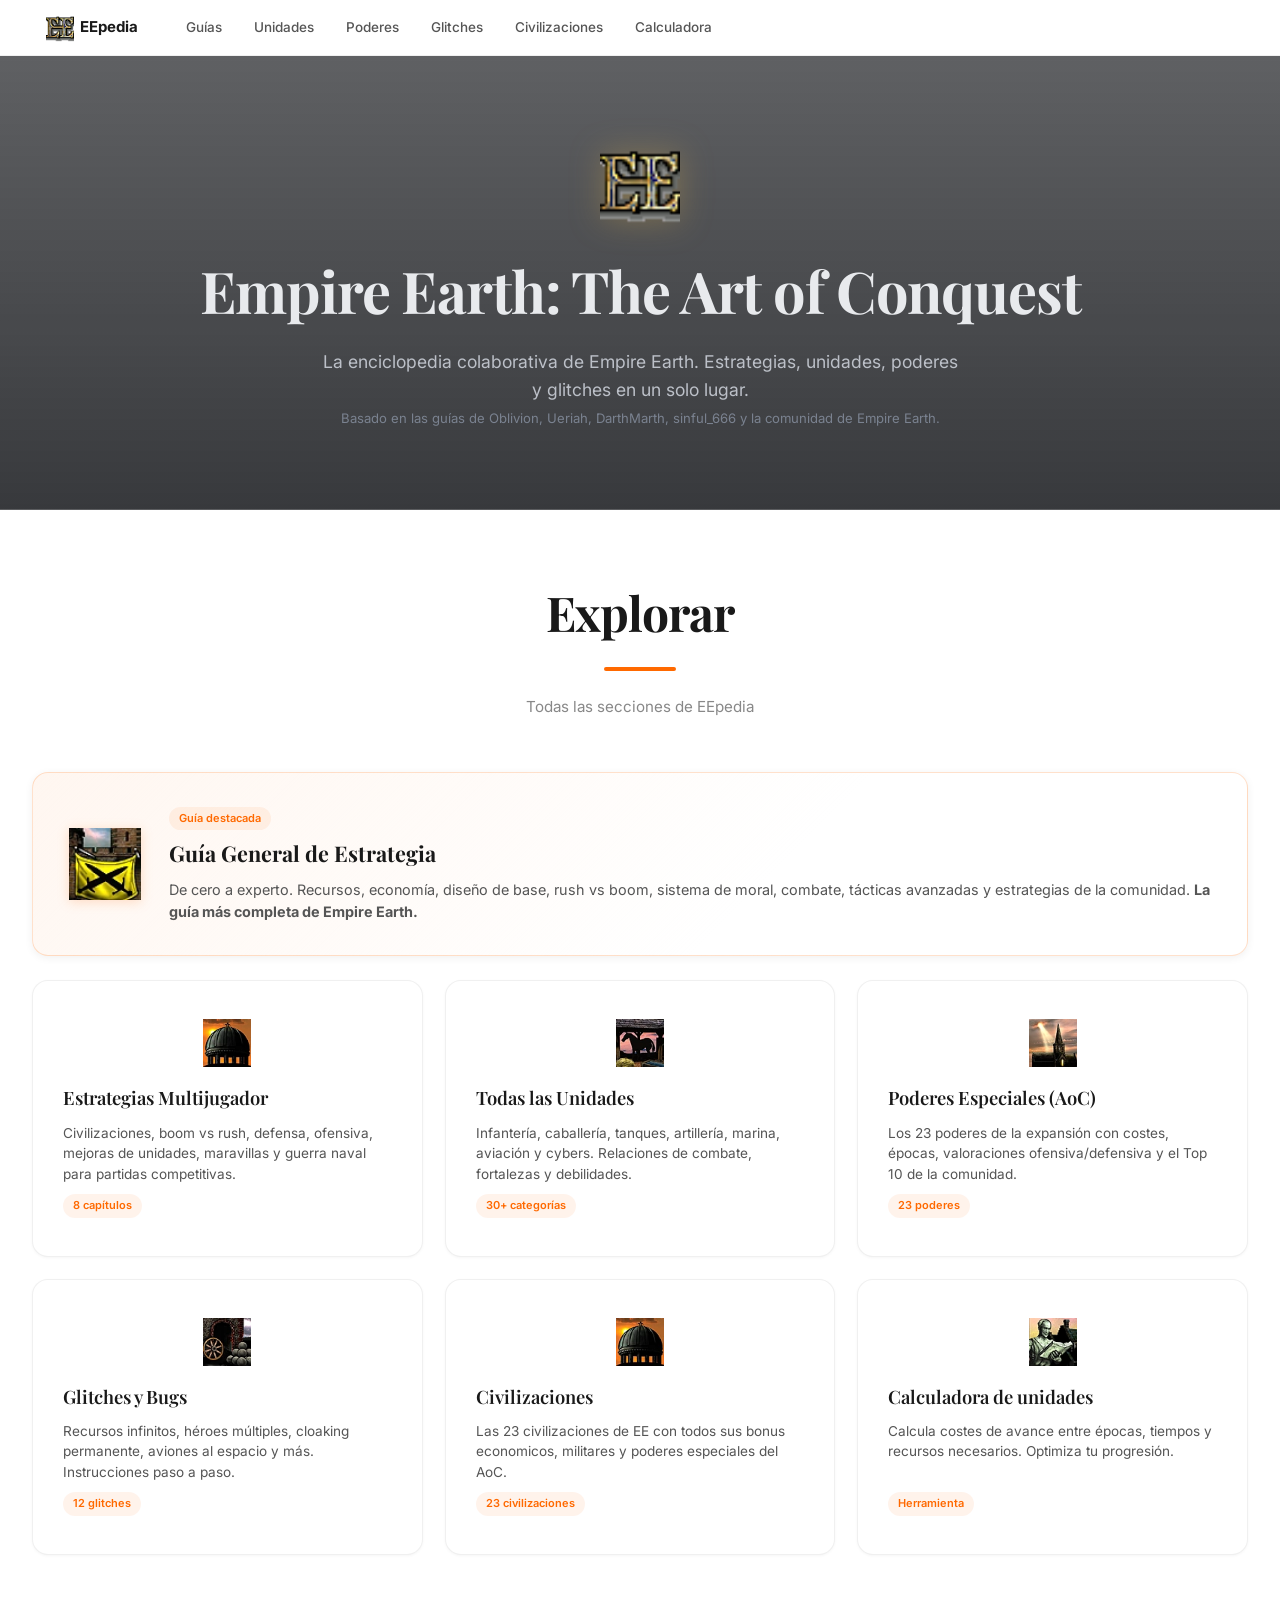
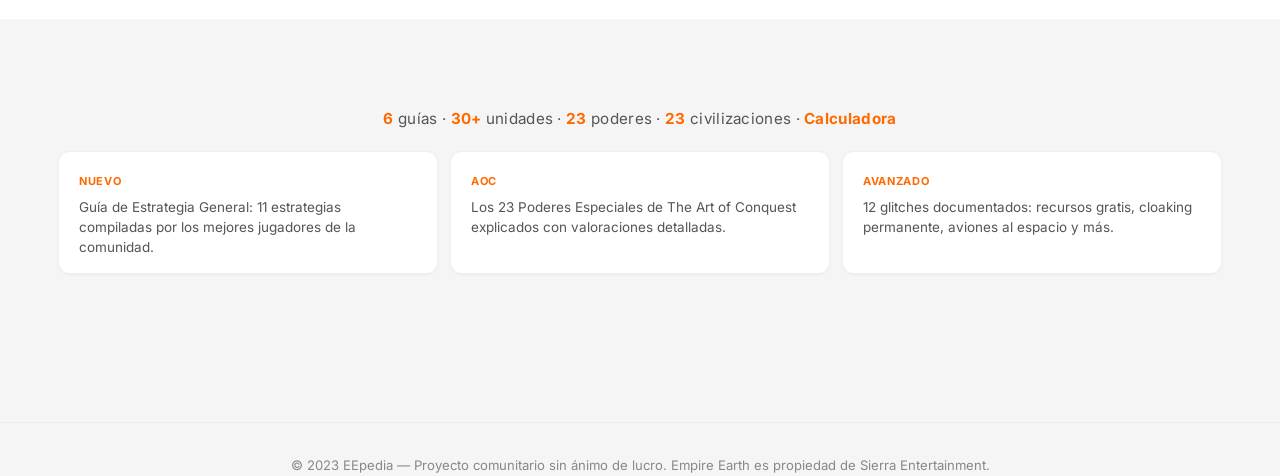
==== commit 0ec69440: "asdf" ====
--- a/index.html
+++ b/index.html
@@ -33,30 +33,6 @@
   </div>
 
   <div class="sections-wrapper">
-    <div class="section-block">
-      <div class="container">
-
-    <div class="stats-bar">
-      <span>6</span> guías · <span>30+</span> unidades · <span>23</span> poderes · <span>23</span> civilizaciones · <span>Calculadora</span>
-    </div>
-
-    <div class="highlights-bar">
-      <div class="highlight-item">
-        <span class="highlight-tag">Nuevo</span>
-        <p>Guía de Estrategia General: 11 estrategias compiladas por los mejores jugadores de la comunidad.</p>
-      </div>
-      <div class="highlight-item">
-        <span class="highlight-tag">AoC</span>
-        <p>Los 23 Poderes Especiales de The Art of Conquest explicados con valoraciones detalladas.</p>
-      </div>
-      <div class="highlight-item">
-        <span class="highlight-tag">Avanzado</span>
-        <p>12 glitches documentados: recursos gratis, cloaking permanente, aviones al espacio y más.</p>
-      </div>
-    </div>
-
-      </div>
-    </div>
     <div class="section-block">
       <div class="container">
 
@@ -112,7 +88,33 @@
         <span class="card-tag">Herramienta</span>
       </a>
     </div>
-  </div>
+
+      </div>
+    </div>
+
+    <div class="section-block">
+      <div class="container">
+
+    <div class="stats-bar">
+      <span>6</span> guías · <span>30+</span> unidades · <span>23</span> poderes · <span>23</span> civilizaciones · <span>Calculadora</span>
+    </div>
+
+    <div class="highlights-bar">
+      <div class="highlight-item">
+        <span class="highlight-tag">Nuevo</span>
+        <p>Guía de Estrategia General: 11 estrategias compiladas por los mejores jugadores de la comunidad.</p>
+      </div>
+      <div class="highlight-item">
+        <span class="highlight-tag">AoC</span>
+        <p>Los 23 Poderes Especiales de The Art of Conquest explicados con valoraciones detalladas.</p>
+      </div>
+      <div class="highlight-item">
+        <span class="highlight-tag">Avanzado</span>
+        <p>12 glitches documentados: recursos gratis, cloaking permanente, aviones al espacio y más.</p>
+      </div>
+    </div>
+
+      </div>
     </div>
   </div>
 
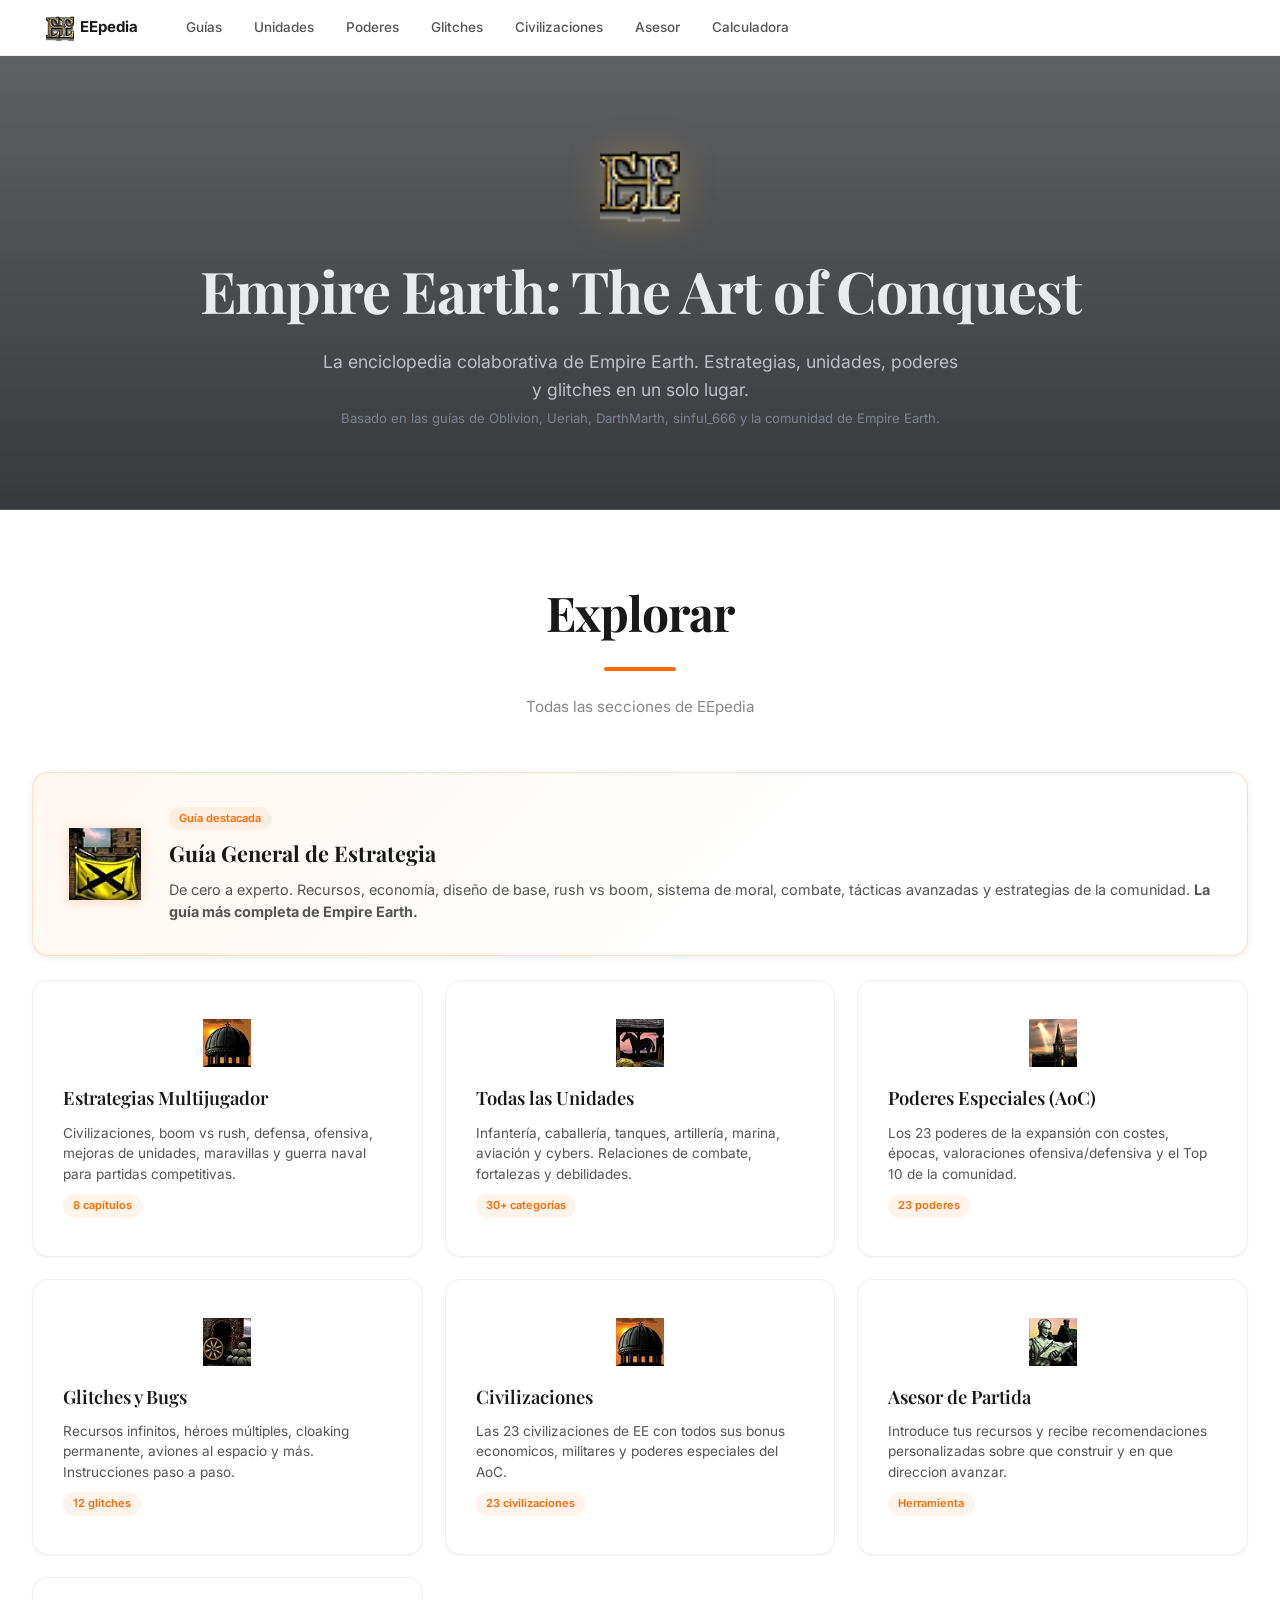
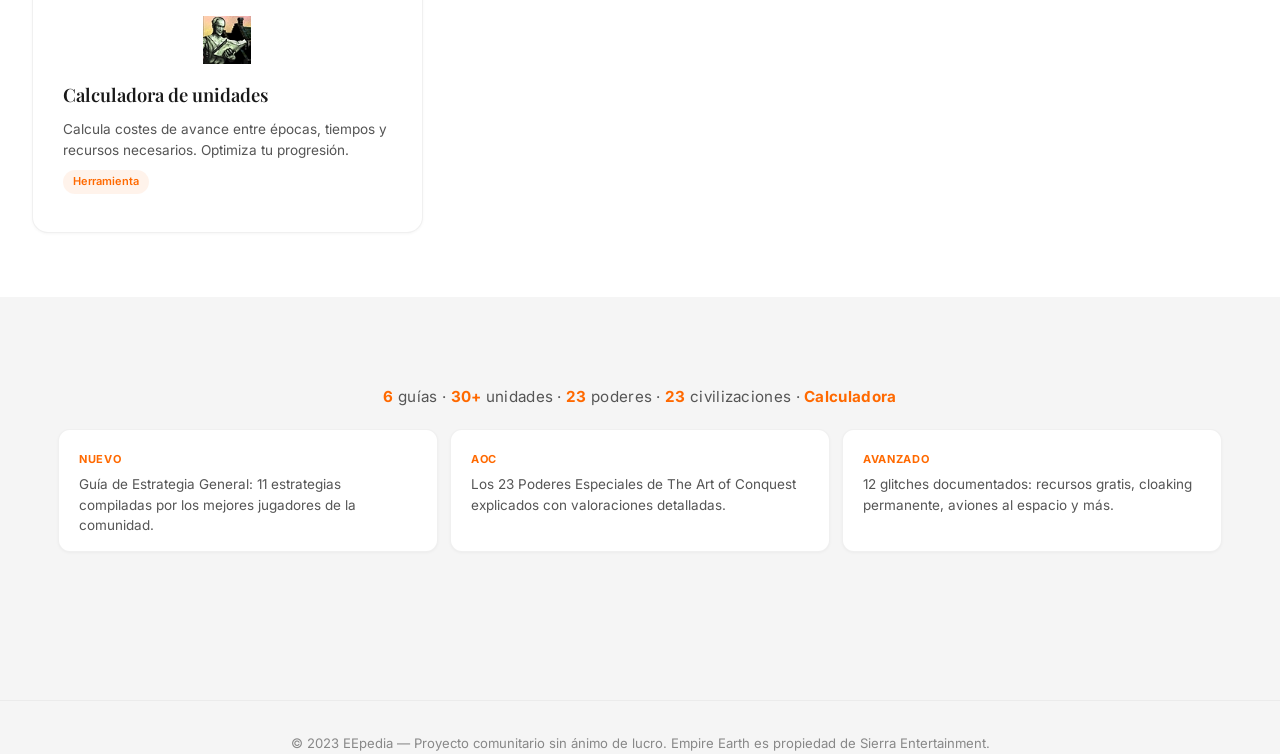
==== commit cc739659: "asdf" ====
--- a/index.html
+++ b/index.html
@@ -5,6 +5,7 @@
   <meta name="viewport" content="width=device-width, initial-scale=1.0">
   <meta name="description" content="EEpedia — La enciclopedia colaborativa de Empire Earth. Guías de estrategia, unidades, poderes especiales y glitches.">
   <title>EEpedia — Guía Completa de Empire Earth</title>
+  <link rel="icon" type="image/png" href="favicon.ico">
   <link rel="stylesheet" href="assets/style.css">
   <link rel="preconnect" href="https://fonts.googleapis.com">
   <link rel="preconnect" href="https://fonts.gstatic.com" crossorigin>
@@ -18,6 +19,7 @@
     <a href="powers/index.html">Poderes</a>
     <a href="glitches/index.html">Glitches</a>
     <a href="civilizations.html">Civilizaciones</a>
+    <a href="advisor.html">Asesor</a>
     <a href="calculator.html">Calculadora</a>
   </nav>
 
@@ -81,6 +83,12 @@
         <p>Las 23 civilizaciones de EE con todos sus bonus economicos, militares y poderes especiales del AoC.</p>
         <span class="card-tag">23 civilizaciones</span>
       </a>
+      <a href="advisor.html" class="card card-link">
+        <img src="assets/img/university-icon.png" class="res-icon-card" alt="">
+        <h2>Asesor de Partida</h2>
+        <p>Introduce tus recursos y recibe recomendaciones personalizadas sobre que construir y en que direccion avanzar.</p>
+        <span class="card-tag">Herramienta</span>
+      </a>
       <a href="calculator.html" class="card card-link">
         <img src="assets/img/university-icon.png" class="res-icon-card" alt="">
         <h2>Calculadora de unidades</h2>
--- a/assets/style.css
+++ b/assets/style.css
@@ -96,10 +96,14 @@
   flex-direction: column;
   align-items: center;
 }
-.hero h1 { font-size: 3.6rem; text-align: center; color: #e8eaed; }
-.hero p { color: #bcc0c8; font-size: 1.1rem; max-width: 640px; text-align: center; }
-.hero p:last-of-type { font-size: 0.82rem; color: #7a8290; margin-top: 4px; }
-.hero-logo { height: 80px; margin-bottom: 20px; filter: drop-shadow(0 0 16px rgba(212,168,75,0.35)); }
+.hero h1 { font-size: 3.6rem; text-align: center; color: var(--fg-primary); }
+.hero p { color: var(--fg-secondary); font-size: 1.1rem; max-width: 640px; text-align: center; }
+.hero p:last-of-type { font-size: 0.82rem; color: var(--fg-muted); margin-top: 4px; }
+.hero-logo { height: 80px; margin-bottom: 20px; }
+.hero-wrapper .hero h1 { color: #e8eaed; }
+.hero-wrapper .hero p { color: #bcc0c8; }
+.hero-wrapper .hero p:last-of-type { color: #7a8290; }
+.hero-wrapper .hero-logo { filter: drop-shadow(0 0 16px rgba(212,168,75,0.35)); }
 
 /* ===== Featured card (homepage) ===== */
 .featured-card {
@@ -431,7 +435,7 @@
 .morale-bar-fill { height: 100%; border-radius: 4px; background: linear-gradient(90deg, var(--accent), var(--gold)); }
 
 /* ===== Settlement diagram ===== */
-.settlement-diagram { display: grid; grid-template-columns: 1fr 1fr; gap: 14px; margin: 16px 0; }
+.settlement-diagram { display: grid; grid-template-columns: repeat(auto-fill, minmax(200px, 1fr)); gap: 14px; margin: 16px 0; }
 .settlement-box {
   background: var(--bg-card); border: 1px solid var(--border-subtle);
   border-radius: var(--radius-md); padding: 24px; text-align: center;
